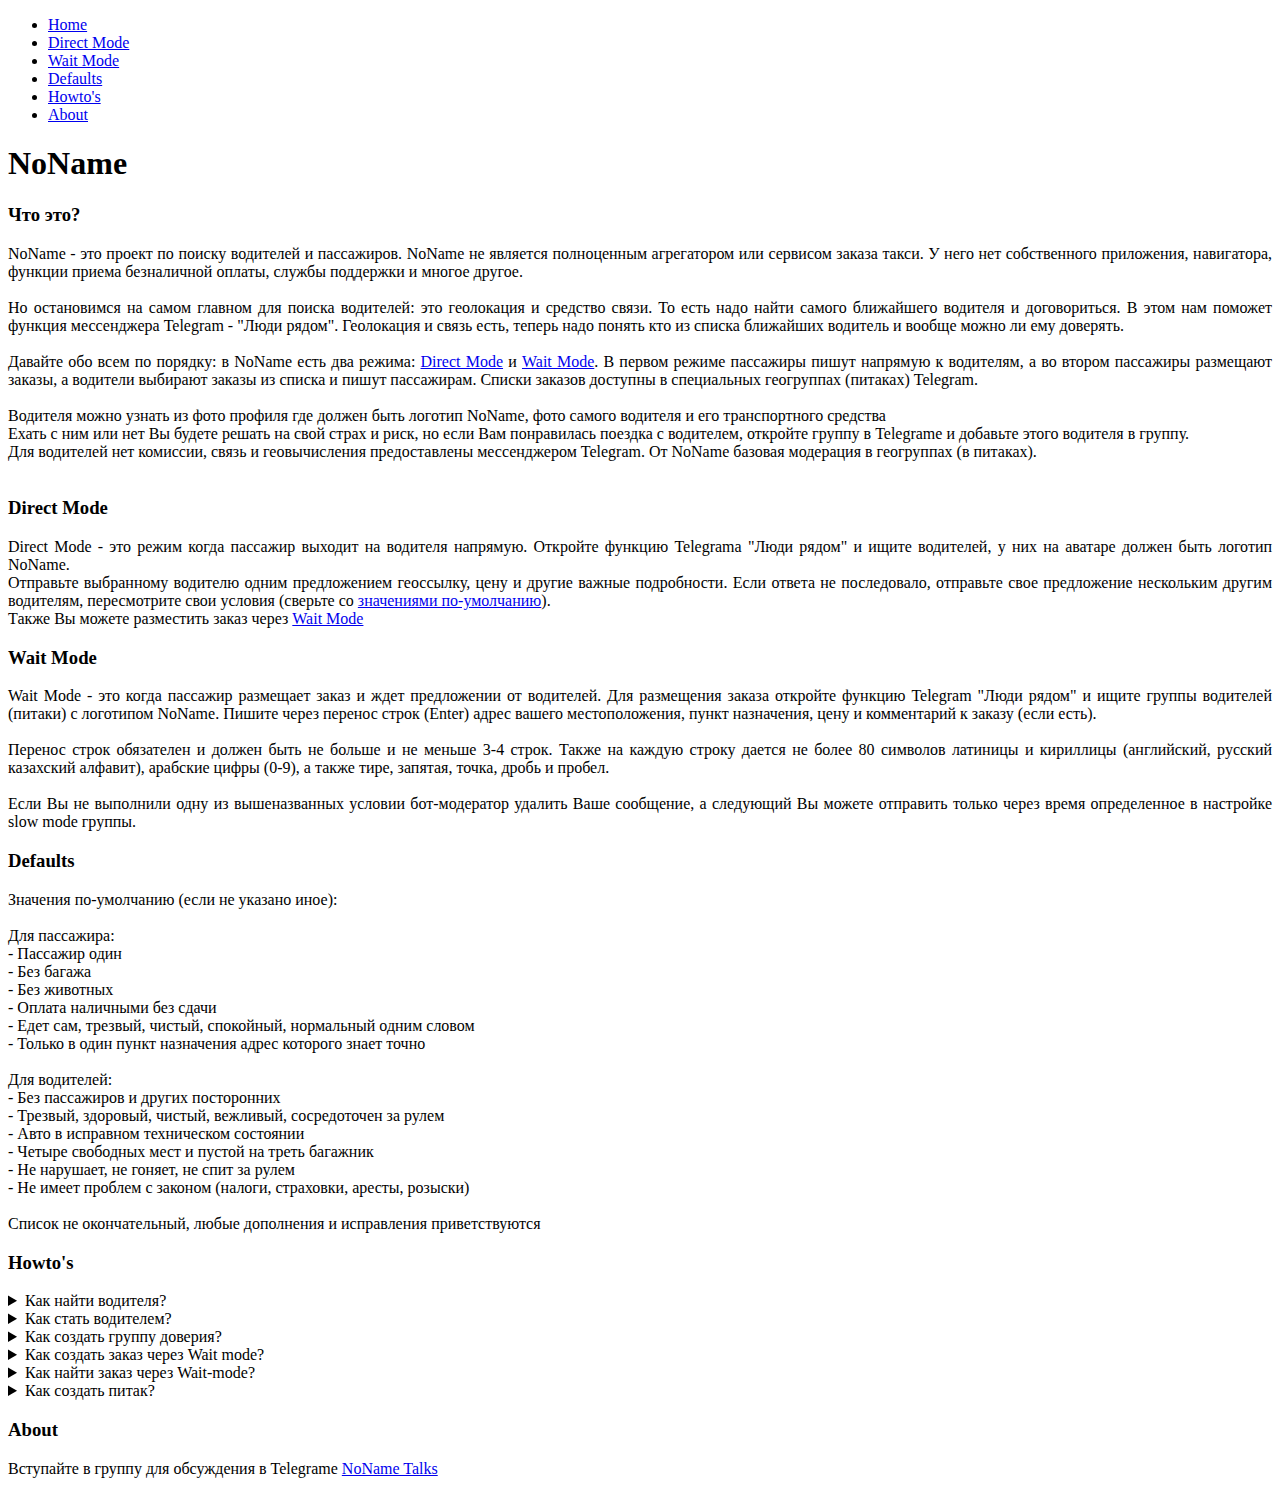
==== index.html @ 06ef5cc3 "Add files via upload" ====
<!DOCTYPE html>
<html>
<head>
    <meta http-equiv="Content-Type" content="text/html; charset=UTF-8">
    <title>NoName</title>
    <meta name="viewport" content="width=device-width, initial-scale=1.0">
    <link id="style" href="css/style.css" rel="stylesheet">
    <link href="https://fonts.googleapis.com/css?family=Nunito|Source+Code+Pro" rel="stylesheet">
</head>
<body>
	<div id="main_div">
        <div id="contentDiv">
            <ul class="horizontal">
                <li>
                    <a href="#">Home</a>
                </li>
                <li>
                    <a href="#direct">Direct Mode</a>
                </li>
                <li>
                    <a href="#wait">Wait Mode</a>
                </li>
                <li>
                    <a href="#defaults">Defaults</a>
                </li>
                <li>
                    <a href="#howtos">Howto's</a>
                </li>
                <li>
                    <a href="#about">About</a>
                </li>
            </ul>
            <h1>NoName</h1>
			<h3>Что это?</h3>
            <p align="justify">
                NoName - это проект по поиску водителей и пассажиров. NoName не является полноценным агрегатором или сервисом заказа такси. У него нет собственного приложения, навигатора, функции приема безналичной оплаты, службы поддержки и многое другое.<br><br>
				Но остановимся на самом главном для поиска водителей: это геолокация и средство связи. То есть надо найти самого ближайшего водителя и договориться. В этом нам поможет функция мессенджера Telegram - "Люди рядом". Геолокация и связь есть, теперь надо понять кто из списка ближайших водитель и вообще можно ли ему доверять.<br><br>
				Давайте обо всем по порядку: в NoName есть два режима: <a href="#direct">Direct Mode</a> и <a href="#wait">Wait Mode</a>. В первом режиме пассажиры пишут напрямую к водителям, а во втором пассажиры размещают заказы, а водители выбирают заказы из списка и пишут пассажирам. Списки заказов доступны в специальных геогруппах (питаках) Telegram.<br><br>
				Водителя можно узнать из фото профиля где должен быть логотип NoName, фото самого водителя и его транспортного средства<br>
				Ехать с ним или нет Вы будете решать на свой страх и риск, но если Вам понравилась поездка с водителем, откройте группу в Telegramе и добавьте этого водителя в группу.<br>
				Для водителей нет комиссии, связь и геовычисления предоставлены мессенджером Telegram. От NoName базовая модерация в геогруппах (в питаках). <br><br></p>
					
			<h3>Direct Mode</h3>
            <p align="justify"><a name="direct"></a>
                Direct Mode - это режим когда пассажир выходит на водителя напрямую. Откройте функцию Telegrama "Люди рядом" и ищите водителей, у них на аватаре должен быть логотип NoName.<br>
				Отправьте выбранному водителю одним предложением геоссылку, цену и другие важные подробности. Если ответа не последовало, отправьте свое предложение нескольким другим водителям, пересмотрите свои условия (сверьте со <a href="#defaults">значениями по-умолчанию</a>).<br>
				Также Вы можете разместить заказ через <a href="#wait">Wait Mode</a></p>
				
			<h3>Wait Mode</h3>
            <p align="justify"><a name="wait"></a>
                Wait Mode - это когда пассажир размещает заказ и ждет предложении от водителей. Для размещения заказа откройте функцию Telegram "Люди рядом" и ищите группы водителей (питаки) с логотипом NoName. Пишите через перенос строк (Enter) адрес вашего местоположения, пункт назначения, цену и комментарий к заказу (если есть).<br><br>
				Перенос строк обязателен и должен быть не больше и не меньше 3-4 строк. Также на каждую строку дается не более 80 символов латиницы и кириллицы (английский, русский казахский алфавит), арабские цифры (0-9), а также тире, запятая, точка, дробь и пробел.<br><br>
				Если Вы не выполнили одну из вышеназванных условии бот-модератор удалить Ваше сообщение, а следующий Вы можете отправить только через время определенное в настройке slow mode группы.</p>
			
			
			<h3>Defaults</h3>
            <p align="justify"><a name="defaults"></a>
                Значения по-умолчанию (если не указано иное):<br><br>
				Для пассажира:<br>
				- Пассажир один<br>
				- Без багажа<br>
				- Без животных<br>
				- Оплата наличными без сдачи<br>
				- Едет сам, трезвый, чистый, спокойный, нормальный одним словом<br>
				- Только в один пункт назначения адрес которого знает точно<br><br>
				Для водителей:<br>
				- Без пассажиров и других посторонних<br>
				- Трезвый, здоровый, чистый, вежливый, сосредоточен за рулем<br>
				- Авто в исправном техническом состоянии<br>
				- Четыре свободных мест и пустой на треть багажник<br>
				- Не нарушает, не гоняет, не спит за рулем<br>
				- Не имеет проблем с законом (налоги, страховки, аресты, розыски)<br><br>
				Список не окончательный, любые дополнения и исправления приветствуются
				</p>
							
			<h3>Howto's</h3>
            <p><a name="howtos"></a>
                <details>
				<summary>Как найти водителя?</summary>
					<p align="justify">Сперва включите функцию "Люди рядом", для этого откройте боковое меню и нажмите на пункт "Люди рядом" (либо нажмите на Контакты, далее "Найти людей рядом"). Включите геолокацию и дайте разрешение на ее использования. Вам будет доступен список пользователей рядом с Вами. Если среди пятерых пользователей в начале списка Вы не нашли водителей с логотипом NoName, откройте полный список.<br><br>
					Если водители есть, посмотрите на их профиль, кроме логотипа должны быть фото водителя в анфас, фото ТС с госномером. Также внимательно ознакомтесь с информацией в разделе "О себе". Учитывайте эту информацию в своем предложении.<br><br>
					Если Вы состоите в группе доверия, присмотритесь к водителям которые состоят с вами в одной группе.<br><br>
					Чтобы избежать недопонимания, всегда отправляйте геокоординаты пункта назначения. Быть может у улицы в которую Вы хотите попасть есть двойник в другом районе города, геокоординаты исключают эту проблему. Пользуйтесь гис сервисами, там будет подробное описание пункта назначения, цена за такси и маршрут.<br><br>
					Предлагайте справедливую цену, обозначьте все дополнительные подробности отличные от значении по-умолчанию
					Если подходящего водителя не нашлось используйте <a href="#wait">Wait Mode</a></p></details>	
                <details>
				<summary>Как стать водителем?</summary>				
					<p align="justify">Сперва подготовьте Ваш аккаунт в Telegrame. Лучше всего зарегистрировать новый аккаунт, рекомендуется не показывать номер телефона, чтобы избежать ненужных звонков во время движения, функцию аудио-видео звонков Telegrama тоже не забудьте отключить.<br><br>
					Далее заполните свой профиль:<br>
					Разместите фото:<br>
					1) фото логотипа NoName - пассажирам будет легче понять что вы таксуете<br>
					2) фото автомобиля в три четверти, виден гос.номер - чтобы Ваших клиентов не увезли другие водители ;)<br>
					3) фото лица в анфас как в паспорте - так пассажиры будут поувереннее предлагать Вам заказ<br><br>
					Максимальные подробности в текстовых полях (имя, фамилия, о себе)<br>
					- Тариф (по городу, межгород, комфорт, бизнес, доставка/курьер, грузовой, дальнобой)<br>
					- Какой модели и кузова авто (седан, минивэн, автобус, газель, фура)<br>
					- Чем отличаетесь и чего категорический не хотите<br><br>
					Например, в разделе "О себе" таксую только по городу, hyundai accent, седан 2015, кондиционер, без животных<br>
					Включите функцию "Люди рядом", для этого откройте боковое меню и нажмите на пункт "Люди рядом" (либо нажмите на Контакты, далее "Найти людей рядом"). Включите геолокацию и дайте разрешение на ее использования.<br>
					По-умолчанию Вы не видны другим пользователям пока не нажмете на "Показывать меня здесь". Чтобы получать заказы, включите эту функцию и не забудьте нажать на "Не показывать" когда нашли и выполняете заказ. Можно включить заново когда будете подъезжать на пункт назначения (Кнопка "Показывать/Не показывать" может работать некорректно, в таком случае поможет полное закрытие Telegram).<br>
					Если Вы не готовы или не хотите выполнять заказ, можно не отвечать пассажирам.<br>
					Если Вас устраивает условия заказа, сообщите об этом пассажиру незамедлительно, а так же обязательно сообщите об отмене заказа, если пассажир не пришел в назначенное место или задерживается дольше чем обычно.<br>
					Если после выполнения заказа Вас добавили в локальную группу доверия, это значит что пассажиру понравилась оказанная Вами услуга (не забудьте проверить что Вы не запретили добавлять Вас в группу и каналы в настройках конфиденциальности).</p></details>	
                <details>
				<summary>Как создать группу доверия?</summary>				
					<p align="justify">Создайте простую группу и собирайте в этой группе водителей которым Вы доверяете (например, можете скинуть предоплату), еще можно добавить в эту группу своих близких (родные, друзья, коллеги) с правом добавления водителей.<br>
					Так Вы все вместе соберете большой список водителей которым доверяете, которым доверяют Ваши близкие. Когда Вы будете искать водителей или водители будут принимать заказ Вы будете видеть что вы состоите в одной группе доверия (вкладка группы в профиле пользователя Telegram).</p></details>	
                <details>
				<summary>Как создать заказ через Wait mode?</summary>				
				<p align="justify">
					Сперва включите функцию "Люди рядом" и ищите группы с логотипом NoName. Обычно такие группы жестко модерируются. Поэтому прочитайте внимательно инструкцию как писать в таких группах:<br><br>
					1. Разрешены только символы латиницы и кириллицы (английский, русский, казахский), арабские цифры (0-9), а также тире, запятая, точка, дробь и пробел<br>
					2. Обязательное использование переноса строк: первая строка: адрес местонахождения пассажира, вторая: пункт назначения, третья: цена и последняя четвертая для комментариев<br>
					3. Каждая строка не длиннее 80 символов<br>
					3. Нельзя изменять уже отправленное сообщение<br>
					Можно использовать встроенные опции форматирования Telegram<br>
					Если Вы не выполнили одну из вышеназванных условии бот-модератор удалить Ваше сообщение, а следующий Вы можете отправить только через время определенное в настройке slow mode группы.<br>
					Если в группе стоит логотип NoName и Вы обнаружили что в группе не выполняется вышеназванные условия (бот-модератор покинул группу или его вообще нет), Вы можете пожаловаться на группу.<br>
					Ожидайте предложении от водителей (если они увидели ваш заказ в этой группе и согласны с условиями заказа), не забудьте выйти из группы если вы уехали из этого места.</p></details>	
                <details>
				<summary>Как найти заказ через Wait-mode?</summary>				
				<p align="justify">
					Выполните требования описанные в "Как стать водителем". Включите функцию "Люди рядом" и ищите группы с логотипом NoName. Вы можете вступить в группу чтобы получать уведомления, но имейте ввиду что если вы уехали из этого места то должны выйти из группы или выполнять заказы только если вернулись туда.<br>
					Писать в группу не надо, бот будет удалять все сообщения, кроме определенных в "Как создать заказ через Wait mode".<br>
					Писать нужно напрямую пассажирам, которые разместили заказ в этой группе. Заодно Вы увидите состоите ли Вы с пассажиром в группах доверия.<br>
					Тщательно согласуйте все детали заказа, включая подачу авто.</p></details>	
                <details>
				<summary>Как создать питак?</summary>				
				<p align="justify">
					Питак это группа с геокоординатами. Чтобы создать питак создайте геогруппу. Для этого включите функцию "Люди рядом". Нажмите на "Локальная группа" и "Создать группу" (можно создавать до 5 групп). Введите имя группы и нажмите на галочку снизу. Пол дела сделано, теперь чтобы модерировать группу нужно добавить бота. Для этого нажмите на название группы и на значок карандаша. Сперва установим "Разрешения", для этого нажмите на "Разрешения" и уберите галочку с "Отправка сообщений". Все разрешения деактивируются, если это не так, деактивируйте все разрешения вручную. Затем оставьте активированным только "Отправка сообщений". Там же снизу есть опция контроля slow mode (медленный режим), включите ее двинув ползунок, рекомендуется медленный режим на 5 минут.<br><br>
					Сохраните настройки и выйдите обратно. Нажмите на "Администраторы" и "Добавить администратора", в поиске найдите бота "taxisteambot" и активируйте все разрешения (по умолчанию активированы все разрешения кроме выбора админов и анонимности), а затем нажмите на галочку.<br>
					Далее "taxisteambot" закрепить сообщение с правилами.<br><br>
					Загрузите в профильное фото группы логотип NoName (можно взять профильное фото бота "taxisteambot").<br><br>
					Чек-лист действий:<br>
					- Создать именно локальную группу (с геокоординатами) а не простую группу или канал<br>
					- В группе можно только писать (без медиа, без стикеров и прочего)<br>
					- Включен slow mode<br>
					- Бот "taxisteambot" добавлен именно как админ со всеми правами<br>
					- Загружен логотип NoName в профильное фото группы<br>
					- Убедиться что бот отправил и закрепил сообщение с правилами</p></details>	
                </p>
				
			<h3>About</h3>
            <p align="justify"><a name="about"></a>
                Вступайте  в группу для обсуждения в Telegramе <a href="#">NoName Talks</a>
				</p>
        </div>
	</div>
</body>
</html>
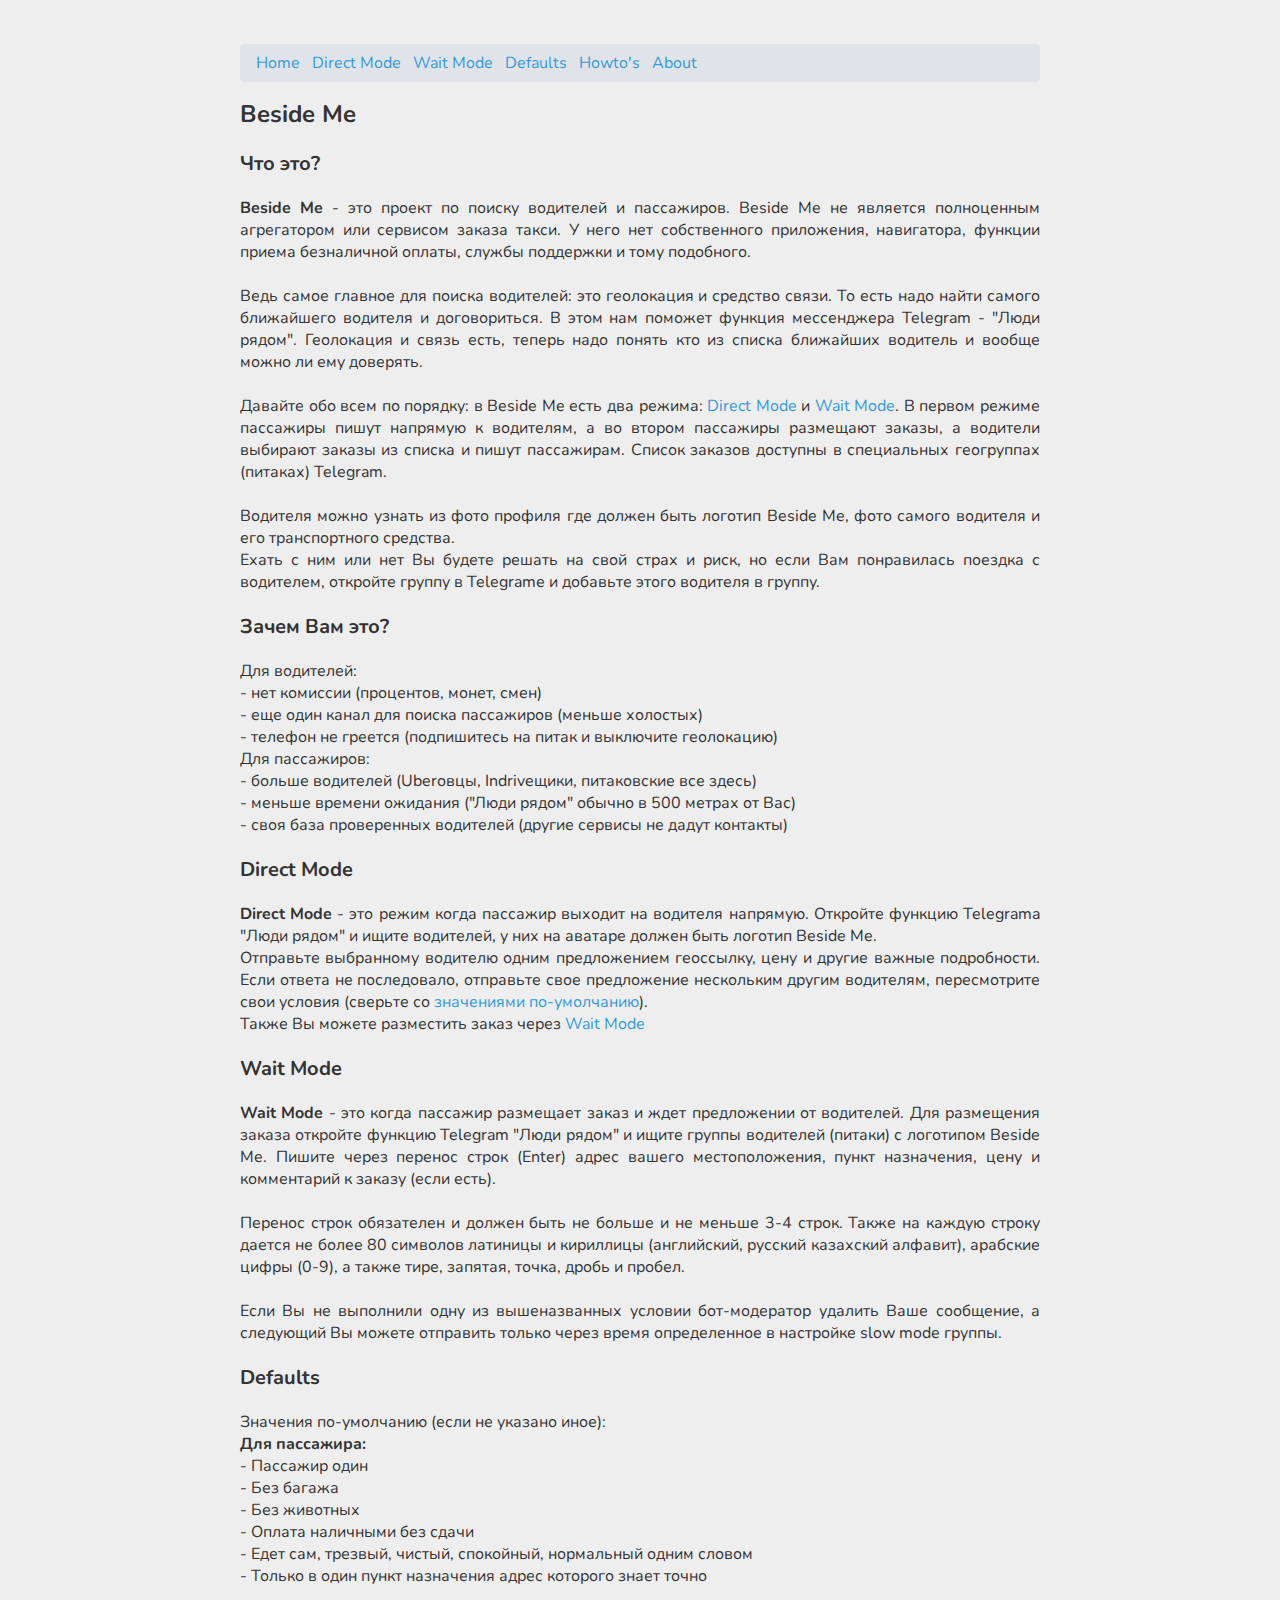
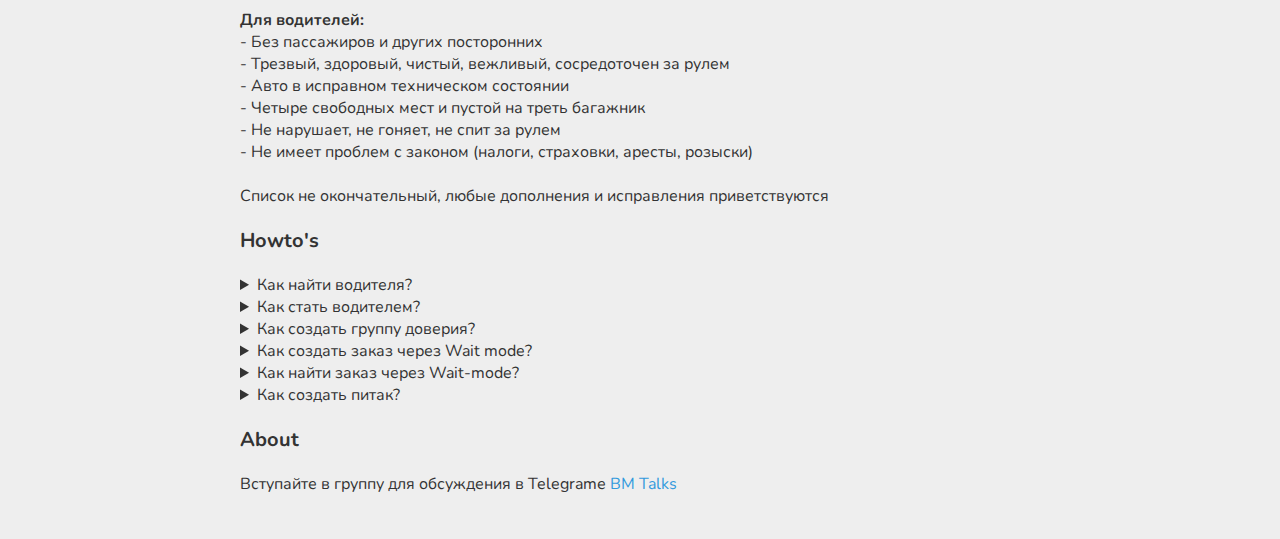
==== commit a65e2347: "Update index.html" ====
--- a/index.html
+++ b/index.html
@@ -2,7 +2,7 @@
 <html>
 <head>
     <meta http-equiv="Content-Type" content="text/html; charset=UTF-8">
-    <title>NoName</title>
+    <title>Beside Me</title>
     <meta name="viewport" content="width=device-width, initial-scale=1.0">
     <link id="style" href="css/style.css" rel="stylesheet">
     <link href="https://fonts.googleapis.com/css?family=Nunito|Source+Code+Pro" rel="stylesheet">
@@ -30,40 +30,50 @@
                     <a href="#about">About</a>
                 </li>
             </ul>
-            <h1>NoName</h1>
+            <h1>Beside Me</h1>
 			<h3>Что это?</h3>
             <p align="justify">
-                NoName - это проект по поиску водителей и пассажиров. NoName не является полноценным агрегатором или сервисом заказа такси. У него нет собственного приложения, навигатора, функции приема безналичной оплаты, службы поддержки и многое другое.<br><br>
-				Но остановимся на самом главном для поиска водителей: это геолокация и средство связи. То есть надо найти самого ближайшего водителя и договориться. В этом нам поможет функция мессенджера Telegram - "Люди рядом". Геолокация и связь есть, теперь надо понять кто из списка ближайших водитель и вообще можно ли ему доверять.<br><br>
-				Давайте обо всем по порядку: в NoName есть два режима: <a href="#direct">Direct Mode</a> и <a href="#wait">Wait Mode</a>. В первом режиме пассажиры пишут напрямую к водителям, а во втором пассажиры размещают заказы, а водители выбирают заказы из списка и пишут пассажирам. Списки заказов доступны в специальных геогруппах (питаках) Telegram.<br><br>
-				Водителя можно узнать из фото профиля где должен быть логотип NoName, фото самого водителя и его транспортного средства<br>
+                <b>Beside Me</b> - это проект по поиску водителей и пассажиров. Beside Me не является полноценным агрегатором или сервисом заказа такси. У него нет собственного приложения, навигатора, функции приема безналичной оплаты, службы поддержки и тому подобного.<br><br>
+				Ведь самое главное для поиска водителей: это геолокация и средство связи. То есть надо найти самого ближайшего водителя и договориться. В этом нам поможет функция мессенджера Telegram - "Люди рядом". Геолокация и связь есть, теперь надо понять кто из списка ближайших водитель и вообще можно ли ему доверять.<br><br>
+				Давайте обо всем по порядку: в Beside Me есть два режима: <a href="#direct">Direct Mode</a> и <a href="#wait">Wait Mode</a>. В первом режиме пассажиры пишут напрямую к водителям, а во втором пассажиры размещают заказы, а водители выбирают заказы из списка и пишут пассажирам. Список заказов доступны в специальных геогруппах (питаках) Telegram.<br><br>
+				Водителя можно узнать из фото профиля где должен быть логотип Beside Me, фото самого водителя и его транспортного средства.<br>
 				Ехать с ним или нет Вы будете решать на свой страх и риск, но если Вам понравилась поездка с водителем, откройте группу в Telegramе и добавьте этого водителя в группу.<br>
-				Для водителей нет комиссии, связь и геовычисления предоставлены мессенджером Telegram. От NoName базовая модерация в геогруппах (в питаках). <br><br></p>
-					
+			</p>
+			<h3>Зачем Вам это?</h3>
+            <p align="justify">
+				Для водителей:<br>
+				- нет комиссии (процентов, монет, смен) <br>
+				- еще один канал для поиска пассажиров (меньше холостых)<br>
+				- телефон не греется (подпишитесь на питак и выключите геолокацию)<br>
+				Для пассажиров:<br>
+				- больше водителей (Uberовцы, Indriveщики, питаковские все здесь)<br>
+				- меньше времени ожидания ("Люди рядом" обычно в 500 метрах от Вас)<br>
+				- своя база проверенных водителей (другие сервисы не дадут контакты)<br>
+			</p>					
 			<h3>Direct Mode</h3>
             <p align="justify"><a name="direct"></a>
-                Direct Mode - это режим когда пассажир выходит на водителя напрямую. Откройте функцию Telegrama "Люди рядом" и ищите водителей, у них на аватаре должен быть логотип NoName.<br>
+                <b>Direct Mode</b> - это режим когда пассажир выходит на водителя напрямую. Откройте функцию Telegrama "Люди рядом" и ищите водителей, у них на аватаре должен быть логотип Beside Me.<br>
 				Отправьте выбранному водителю одним предложением геоссылку, цену и другие важные подробности. Если ответа не последовало, отправьте свое предложение нескольким другим водителям, пересмотрите свои условия (сверьте со <a href="#defaults">значениями по-умолчанию</a>).<br>
 				Также Вы можете разместить заказ через <a href="#wait">Wait Mode</a></p>
 				
 			<h3>Wait Mode</h3>
             <p align="justify"><a name="wait"></a>
-                Wait Mode - это когда пассажир размещает заказ и ждет предложении от водителей. Для размещения заказа откройте функцию Telegram "Люди рядом" и ищите группы водителей (питаки) с логотипом NoName. Пишите через перенос строк (Enter) адрес вашего местоположения, пункт назначения, цену и комментарий к заказу (если есть).<br><br>
+                <b>Wait Mode</b> - это когда пассажир размещает заказ и ждет предложении от водителей. Для размещения заказа откройте функцию Telegram "Люди рядом" и ищите группы водителей (питаки) с логотипом Beside Me. Пишите через перенос строк (Enter) адрес вашего местоположения, пункт назначения, цену и комментарий к заказу (если есть).<br><br>
 				Перенос строк обязателен и должен быть не больше и не меньше 3-4 строк. Также на каждую строку дается не более 80 символов латиницы и кириллицы (английский, русский казахский алфавит), арабские цифры (0-9), а также тире, запятая, точка, дробь и пробел.<br><br>
 				Если Вы не выполнили одну из вышеназванных условии бот-модератор удалить Ваше сообщение, а следующий Вы можете отправить только через время определенное в настройке slow mode группы.</p>
 			
 			
 			<h3>Defaults</h3>
             <p align="justify"><a name="defaults"></a>
-                Значения по-умолчанию (если не указано иное):<br><br>
-				Для пассажира:<br>
+                Значения по-умолчанию (если не указано иное):<br>
+				<b>Для пассажира:</b><br>
 				- Пассажир один<br>
 				- Без багажа<br>
 				- Без животных<br>
 				- Оплата наличными без сдачи<br>
 				- Едет сам, трезвый, чистый, спокойный, нормальный одним словом<br>
 				- Только в один пункт назначения адрес которого знает точно<br><br>
-				Для водителей:<br>
+				<b>Для водителей:</b><br>
 				- Без пассажиров и других посторонних<br>
 				- Трезвый, здоровый, чистый, вежливый, сосредоточен за рулем<br>
 				- Авто в исправном техническом состоянии<br>
@@ -77,7 +87,7 @@
             <p><a name="howtos"></a>
                 <details>
 				<summary>Как найти водителя?</summary>
-					<p align="justify">Сперва включите функцию "Люди рядом", для этого откройте боковое меню и нажмите на пункт "Люди рядом" (либо нажмите на Контакты, далее "Найти людей рядом"). Включите геолокацию и дайте разрешение на ее использования. Вам будет доступен список пользователей рядом с Вами. Если среди пятерых пользователей в начале списка Вы не нашли водителей с логотипом NoName, откройте полный список.<br><br>
+					<p align="justify">Сперва включите функцию "Люди рядом", для этого откройте боковое меню и нажмите на пункт "Люди рядом" (либо нажмите на Контакты, далее "Найти людей рядом"). Включите геолокацию и дайте разрешение на ее использования. Вам будет доступен список пользователей рядом с Вами. Если среди пятерых пользователей в начале списка Вы не нашли водителей с логотипом Beside Me, откройте полный список.<br><br>
 					Если водители есть, посмотрите на их профиль, кроме логотипа должны быть фото водителя в анфас, фото ТС с госномером. Также внимательно ознакомтесь с информацией в разделе "О себе". Учитывайте эту информацию в своем предложении.<br><br>
 					Если Вы состоите в группе доверия, присмотритесь к водителям которые состоят с вами в одной группе.<br><br>
 					Чтобы избежать недопонимания, всегда отправляйте геокоординаты пункта назначения. Быть может у улицы в которую Вы хотите попасть есть двойник в другом районе города, геокоординаты исключают эту проблему. Пользуйтесь гис сервисами, там будет подробное описание пункта назначения, цена за такси и маршрут.<br><br>
@@ -88,7 +98,7 @@
 					<p align="justify">Сперва подготовьте Ваш аккаунт в Telegrame. Лучше всего зарегистрировать новый аккаунт, рекомендуется не показывать номер телефона, чтобы избежать ненужных звонков во время движения, функцию аудио-видео звонков Telegrama тоже не забудьте отключить.<br><br>
 					Далее заполните свой профиль:<br>
 					Разместите фото:<br>
-					1) фото логотипа NoName - пассажирам будет легче понять что вы таксуете<br>
+					1) фото логотипа Beside Me - пассажирам будет легче понять что вы таксуете<br>
 					2) фото автомобиля в три четверти, виден гос.номер - чтобы Ваших клиентов не увезли другие водители ;)<br>
 					3) фото лица в анфас как в паспорте - так пассажиры будут поувереннее предлагать Вам заказ<br><br>
 					Максимальные подробности в текстовых полях (имя, фамилия, о себе)<br>
@@ -108,19 +118,19 @@
                 <details>
 				<summary>Как создать заказ через Wait mode?</summary>				
 				<p align="justify">
-					Сперва включите функцию "Люди рядом" и ищите группы с логотипом NoName. Обычно такие группы жестко модерируются. Поэтому прочитайте внимательно инструкцию как писать в таких группах:<br><br>
+					Сперва включите функцию "Люди рядом" и ищите группы с логотипом Beside Me. Обычно такие группы жестко модерируются. Поэтому прочитайте внимательно инструкцию как писать в таких группах:<br><br>
 					1. Разрешены только символы латиницы и кириллицы (английский, русский, казахский), арабские цифры (0-9), а также тире, запятая, точка, дробь и пробел<br>
 					2. Обязательное использование переноса строк: первая строка: адрес местонахождения пассажира, вторая: пункт назначения, третья: цена и последняя четвертая для комментариев<br>
 					3. Каждая строка не длиннее 80 символов<br>
 					3. Нельзя изменять уже отправленное сообщение<br>
 					Можно использовать встроенные опции форматирования Telegram<br>
 					Если Вы не выполнили одну из вышеназванных условии бот-модератор удалить Ваше сообщение, а следующий Вы можете отправить только через время определенное в настройке slow mode группы.<br>
-					Если в группе стоит логотип NoName и Вы обнаружили что в группе не выполняется вышеназванные условия (бот-модератор покинул группу или его вообще нет), Вы можете пожаловаться на группу.<br>
+					Если в группе стоит логотип Beside Me и Вы обнаружили что в группе не выполняется вышеназванные условия (бот-модератор покинул группу или его вообще нет), Вы можете пожаловаться на группу.<br>
 					Ожидайте предложении от водителей (если они увидели ваш заказ в этой группе и согласны с условиями заказа), не забудьте выйти из группы если вы уехали из этого места.</p></details>	
                 <details>
 				<summary>Как найти заказ через Wait-mode?</summary>				
 				<p align="justify">
-					Выполните требования описанные в "Как стать водителем". Включите функцию "Люди рядом" и ищите группы с логотипом NoName. Вы можете вступить в группу чтобы получать уведомления, но имейте ввиду что если вы уехали из этого места то должны выйти из группы или выполнять заказы только если вернулись туда.<br>
+					Выполните требования описанные в "Как стать водителем". Включите функцию "Люди рядом" и ищите группы с логотипом Beside Me. Вы можете вступить в группу чтобы получать уведомления, но имейте ввиду что если вы уехали из этого места то должны выйти из группы или выполнять заказы только если вернулись туда.<br>
 					Писать в группу не надо, бот будет удалять все сообщения, кроме определенных в "Как создать заказ через Wait mode".<br>
 					Писать нужно напрямую пассажирам, которые разместили заказ в этой группе. Заодно Вы увидите состоите ли Вы с пассажиром в группах доверия.<br>
 					Тщательно согласуйте все детали заказа, включая подачу авто.</p></details>	
@@ -130,21 +140,21 @@
 					Питак это группа с геокоординатами. Чтобы создать питак создайте геогруппу. Для этого включите функцию "Люди рядом". Нажмите на "Локальная группа" и "Создать группу" (можно создавать до 5 групп). Введите имя группы и нажмите на галочку снизу. Пол дела сделано, теперь чтобы модерировать группу нужно добавить бота. Для этого нажмите на название группы и на значок карандаша. Сперва установим "Разрешения", для этого нажмите на "Разрешения" и уберите галочку с "Отправка сообщений". Все разрешения деактивируются, если это не так, деактивируйте все разрешения вручную. Затем оставьте активированным только "Отправка сообщений". Там же снизу есть опция контроля slow mode (медленный режим), включите ее двинув ползунок, рекомендуется медленный режим на 5 минут.<br><br>
 					Сохраните настройки и выйдите обратно. Нажмите на "Администраторы" и "Добавить администратора", в поиске найдите бота "taxisteambot" и активируйте все разрешения (по умолчанию активированы все разрешения кроме выбора админов и анонимности), а затем нажмите на галочку.<br>
 					Далее "taxisteambot" закрепить сообщение с правилами.<br><br>
-					Загрузите в профильное фото группы логотип NoName (можно взять профильное фото бота "taxisteambot").<br><br>
+					Загрузите в профильное фото группы логотип Beside Me (можно взять профильное фото бота "taxisteambot").<br><br>
 					Чек-лист действий:<br>
 					- Создать именно локальную группу (с геокоординатами) а не простую группу или канал<br>
 					- В группе можно только писать (без медиа, без стикеров и прочего)<br>
 					- Включен slow mode<br>
 					- Бот "taxisteambot" добавлен именно как админ со всеми правами<br>
-					- Загружен логотип NoName в профильное фото группы<br>
+					- Загружен логотип Beside Me в профильное фото группы<br>
 					- Убедиться что бот отправил и закрепил сообщение с правилами</p></details>	
                 </p>
 				
 			<h3>About</h3>
             <p align="justify"><a name="about"></a>
-                Вступайте  в группу для обсуждения в Telegramе <a href="#">NoName Talks</a>
+                Вступайте  в группу для обсуждения в Telegramе <a href="https://t.me/bmoffchat">BM Talks</a>
 				</p>
         </div>
 	</div>
 </body>
-</html>+</html>
--- a/css/style.css
+++ b/css/style.css
@@ -0,0 +1,182 @@
+body {
+    font-family: 'Nunito', sans-serif;
+    color: #333;
+    background-color:#eee;
+    font-size: 16px;
+}
+
+a {
+    color: #329add;
+    text-decoration: none;
+}
+
+pre {
+    font-family: 'Source Code Pro', monospace;
+    padding: 8px;
+    color: #567;
+    background: #e0e4e8;
+    border-radius: 0;
+    overflow-x: auto;
+}
+
+a:hover {
+    color: #64bbdd;
+    text-decoration: underline;
+}
+
+table {
+    width: 100%;
+    max-width: 100%;
+}
+
+table td {
+    border-top: 1px solid #ddd;
+    padding: 8px;
+}
+
+.horizontal {
+    margin-bottom: 16px;
+    list-style: none;
+    background: #e0e4e8;
+    border-radius: 4px;
+    padding: 8px 16px;
+}
+
+.horizontal li {
+    display: inline-block;
+    margin: 0 8px 0 0;
+}
+
+.horizontal img {
+    display: inline-block;
+    margin: 0 8px -2px 0;
+}
+
+h1, summary.title {
+    font-size: 24px;
+}
+
+h3 {
+    font-size: 20px;
+}
+
+#main_div {
+  padding: 20px 0;
+  max-width: 800px;
+  margin: 0 auto;
+}
+
+pre::-webkit-scrollbar {
+    visibility: visible;
+    display: block;
+    height: 12px;
+}
+
+pre::-webkit-scrollbar-track:horizontal {
+    background: #def;
+    border-radius: 0;
+    height: 12px;
+}
+
+pre::-webkit-scrollbar-thumb:horizontal {
+    background: #bdd;
+    border-radius: 0;
+    height: 12px;
+}
+
+:target {
+    border: 2px solid #f8f800;
+    background: #f8f8f8;
+    padding: 4px;
+}
+
+/* 'sh' stands for Syntax Highlight */
+span.sh1 {
+    color: #f70;
+}
+
+span.tooltip {
+    border-bottom: 1px dashed #444;
+}
+
+#searchBox {
+    width: 100%;
+    border: none;
+    height: 20px;
+    padding: 8px;
+    font-size: 16px;
+    border-radius: 2px;
+    border: 2px solid #ddd;
+}
+
+#searchBox:placeholder-shown {
+    font-style: italic;
+}
+
+button {
+    border-radius: 2px;
+    font-size: 16px;
+    padding: 8px;
+    color: #000;
+    background-color: #f7f7f7;
+    border: 2px solid #329add;
+    transition-duration: 300ms;
+}
+
+button:hover {
+    background-color: #329add;
+    color: #f7f7f7;
+}
+
+/* https://www.w3schools.com/css/css_navbar.asp */
+ul.together {
+    list-style-type: none;
+    margin: 0;
+    padding: 0;
+    overflow: hidden;
+}
+
+ul.together li {
+    float: left;
+}
+
+ul.together li a {
+    display: block;
+    border-radius: 8px;
+    background: #e0e4e8;
+    padding: 4px 8px;
+    margin: 8px;
+}
+
+/* https://stackoverflow.com/a/30810322 */
+.invisible {
+    left: 0;
+    top: -99px;
+    padding: 0;
+    width: 2em;
+    height: 2em;
+    border: none;
+    outline: none;
+    position: fixed;
+    box-shadow: none;
+    color: transparent;
+    background: transparent;
+}
+
+@media (max-width: 640px) {
+    h1, summary.title {
+        font-size: 18px;
+    }
+    h3 {
+        font-size: 16px;
+    }
+
+    #dev_page_content_wrap {
+        padding-top: 12px;
+    }
+
+    #dev_page_title {
+        margin-top: 10px;
+        margin-bottom: 20px;
+    }
+}
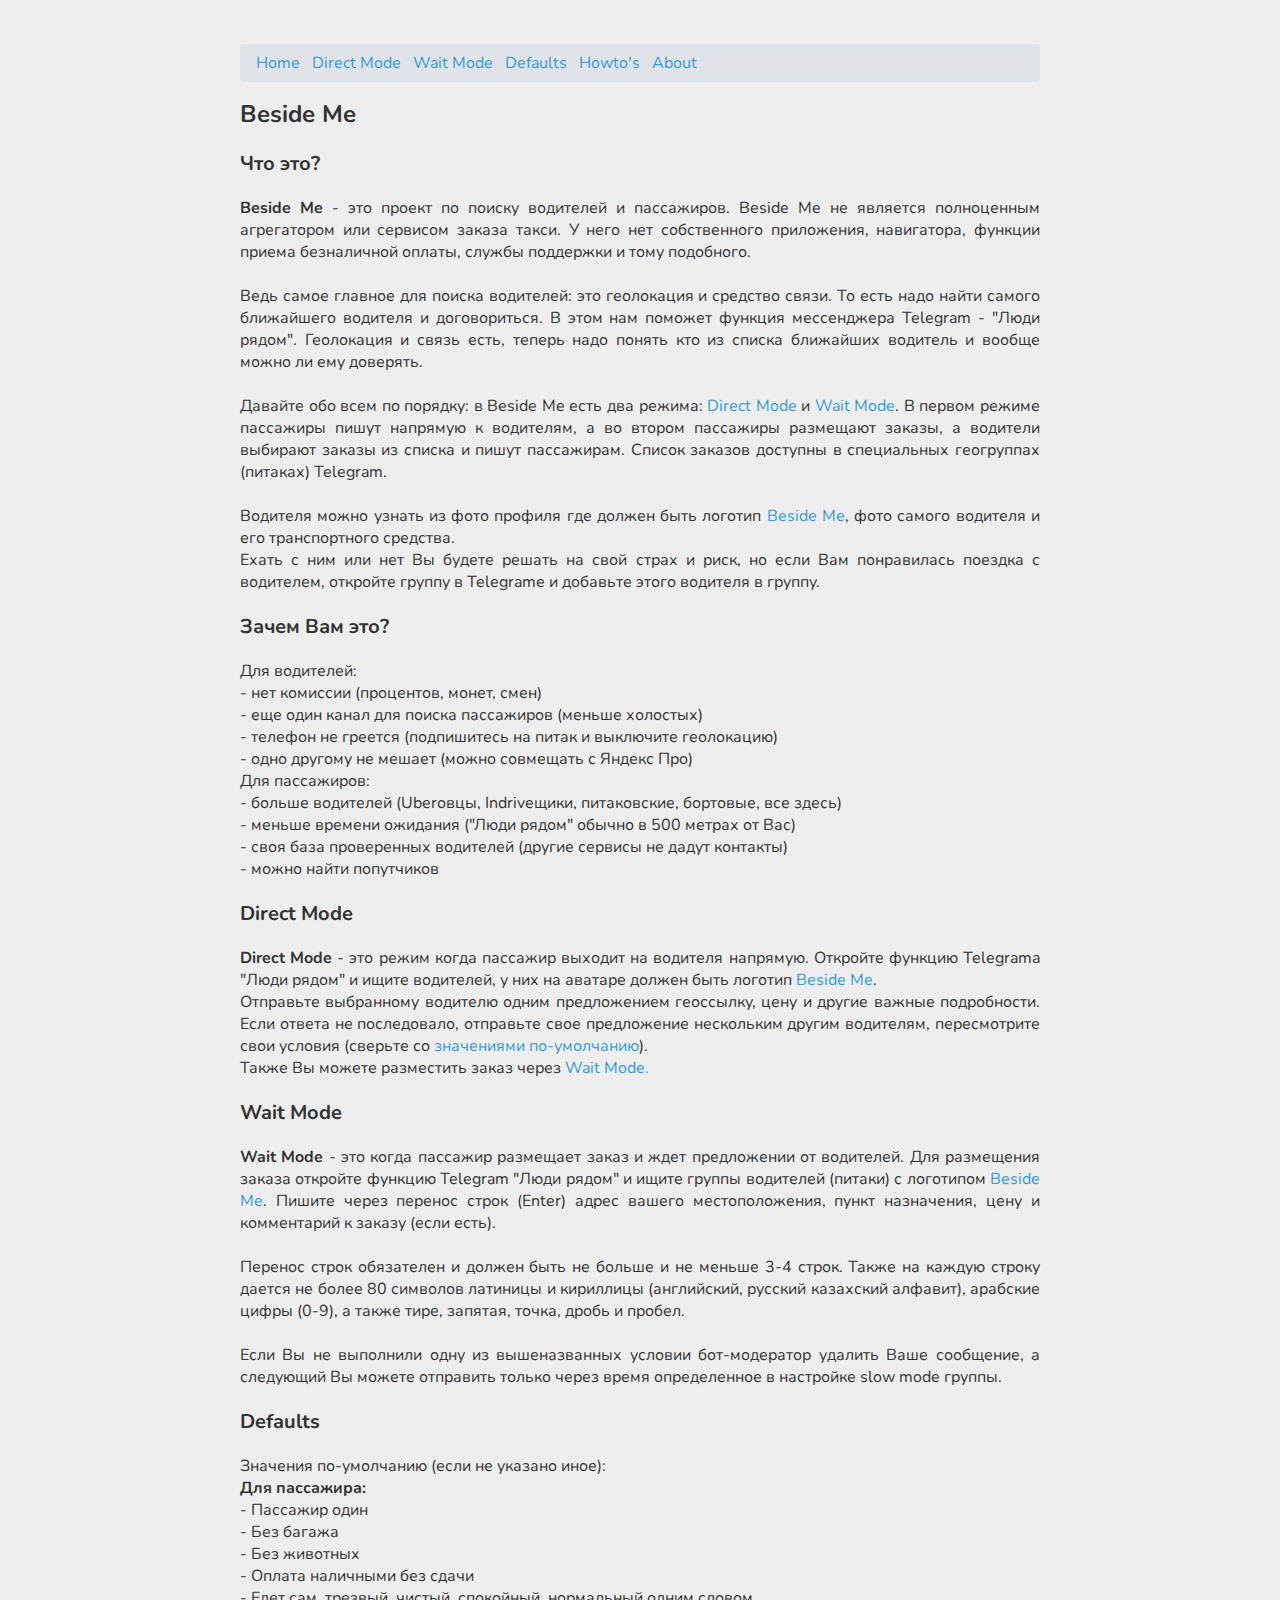
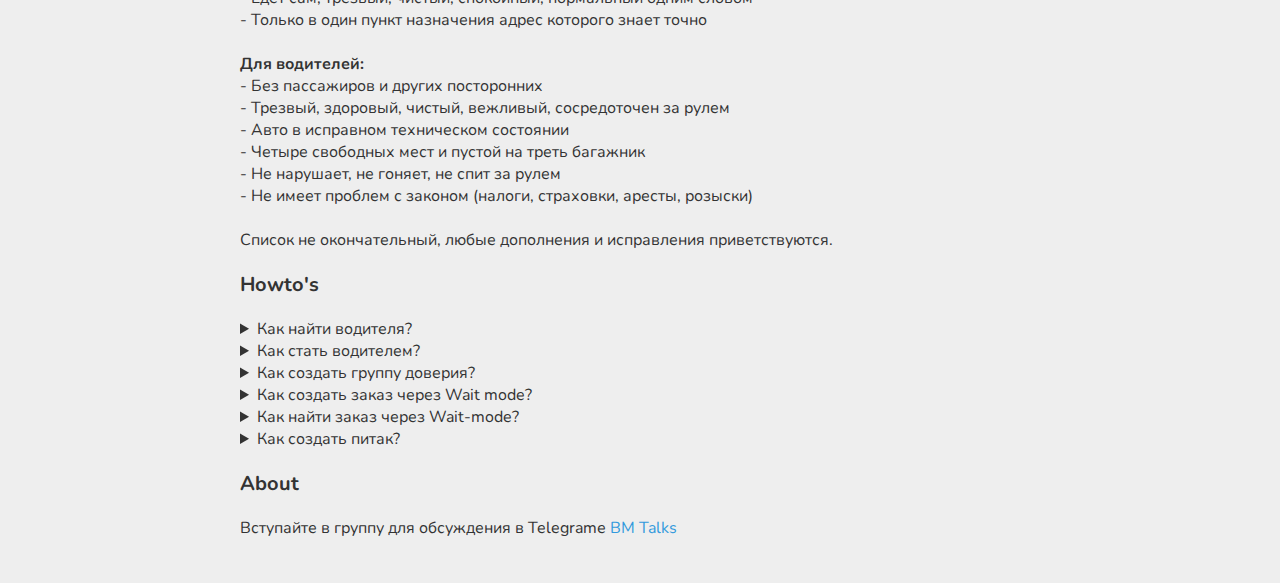
==== commit fa7ba053: "another edits" ====
--- a/index.html
+++ b/index.html
@@ -36,7 +36,7 @@
                 <b>Beside Me</b> - это проект по поиску водителей и пассажиров. Beside Me не является полноценным агрегатором или сервисом заказа такси. У него нет собственного приложения, навигатора, функции приема безналичной оплаты, службы поддержки и тому подобного.<br><br>
 				Ведь самое главное для поиска водителей: это геолокация и средство связи. То есть надо найти самого ближайшего водителя и договориться. В этом нам поможет функция мессенджера Telegram - "Люди рядом". Геолокация и связь есть, теперь надо понять кто из списка ближайших водитель и вообще можно ли ему доверять.<br><br>
 				Давайте обо всем по порядку: в Beside Me есть два режима: <a href="#direct">Direct Mode</a> и <a href="#wait">Wait Mode</a>. В первом режиме пассажиры пишут напрямую к водителям, а во втором пассажиры размещают заказы, а водители выбирают заказы из списка и пишут пассажирам. Список заказов доступны в специальных геогруппах (питаках) Telegram.<br><br>
-				Водителя можно узнать из фото профиля где должен быть логотип Beside Me, фото самого водителя и его транспортного средства.<br>
+				Водителя можно узнать из фото профиля где должен быть логотип <a href="https://t.me/taxisteambot">Beside Me</a>, фото самого водителя и его транспортного средства.<br>
 				Ехать с ним или нет Вы будете решать на свой страх и риск, но если Вам понравилась поездка с водителем, откройте группу в Telegramе и добавьте этого водителя в группу.<br>
 			</p>
 			<h3>Зачем Вам это?</h3>
@@ -45,20 +45,22 @@
 				- нет комиссии (процентов, монет, смен) <br>
 				- еще один канал для поиска пассажиров (меньше холостых)<br>
 				- телефон не греется (подпишитесь на питак и выключите геолокацию)<br>
+				- одно другому не мешает (можно совмещать с Яндекс Про)<br>
 				Для пассажиров:<br>
-				- больше водителей (Uberовцы, Indriveщики, питаковские все здесь)<br>
+				- больше водителей (Uberовцы, Indriveщики, питаковские, бортовые, все здесь)<br>
 				- меньше времени ожидания ("Люди рядом" обычно в 500 метрах от Вас)<br>
 				- своя база проверенных водителей (другие сервисы не дадут контакты)<br>
+				- можно найти попутчиков<br>
 			</p>					
 			<h3>Direct Mode</h3>
             <p align="justify"><a name="direct"></a>
-                <b>Direct Mode</b> - это режим когда пассажир выходит на водителя напрямую. Откройте функцию Telegrama "Люди рядом" и ищите водителей, у них на аватаре должен быть логотип Beside Me.<br>
+                <b>Direct Mode</b> - это режим когда пассажир выходит на водителя напрямую. Откройте функцию Telegrama "Люди рядом" и ищите водителей, у них на аватаре должен быть логотип <a href="https://t.me/taxisteambot">Beside Me</a>.<br>
 				Отправьте выбранному водителю одним предложением геоссылку, цену и другие важные подробности. Если ответа не последовало, отправьте свое предложение нескольким другим водителям, пересмотрите свои условия (сверьте со <a href="#defaults">значениями по-умолчанию</a>).<br>
-				Также Вы можете разместить заказ через <a href="#wait">Wait Mode</a></p>
+				Также Вы можете разместить заказ через <a href="#wait">Wait Mode.</a></p>
 				
 			<h3>Wait Mode</h3>
             <p align="justify"><a name="wait"></a>
-                <b>Wait Mode</b> - это когда пассажир размещает заказ и ждет предложении от водителей. Для размещения заказа откройте функцию Telegram "Люди рядом" и ищите группы водителей (питаки) с логотипом Beside Me. Пишите через перенос строк (Enter) адрес вашего местоположения, пункт назначения, цену и комментарий к заказу (если есть).<br><br>
+                <b>Wait Mode</b> - это когда пассажир размещает заказ и ждет предложении от водителей. Для размещения заказа откройте функцию Telegram "Люди рядом" и ищите группы водителей (питаки) с логотипом <a href="https://t.me/taxisteambot">Beside Me</a>. Пишите через перенос строк (Enter) адрес вашего местоположения, пункт назначения, цену и комментарий к заказу (если есть).<br><br>
 				Перенос строк обязателен и должен быть не больше и не меньше 3-4 строк. Также на каждую строку дается не более 80 символов латиницы и кириллицы (английский, русский казахский алфавит), арабские цифры (0-9), а также тире, запятая, точка, дробь и пробел.<br><br>
 				Если Вы не выполнили одну из вышеназванных условии бот-модератор удалить Ваше сообщение, а следующий Вы можете отправить только через время определенное в настройке slow mode группы.</p>
 			
@@ -80,25 +82,25 @@
 				- Четыре свободных мест и пустой на треть багажник<br>
 				- Не нарушает, не гоняет, не спит за рулем<br>
 				- Не имеет проблем с законом (налоги, страховки, аресты, розыски)<br><br>
-				Список не окончательный, любые дополнения и исправления приветствуются
+				Список не окончательный, любые дополнения и исправления приветствуются.
 				</p>
 							
 			<h3>Howto's</h3>
             <p><a name="howtos"></a>
                 <details>
 				<summary>Как найти водителя?</summary>
-					<p align="justify">Сперва включите функцию "Люди рядом", для этого откройте боковое меню и нажмите на пункт "Люди рядом" (либо нажмите на Контакты, далее "Найти людей рядом"). Включите геолокацию и дайте разрешение на ее использования. Вам будет доступен список пользователей рядом с Вами. Если среди пятерых пользователей в начале списка Вы не нашли водителей с логотипом Beside Me, откройте полный список.<br><br>
+					<p align="justify">Сперва включите функцию "Люди рядом", для этого откройте боковое меню и нажмите на пункт "Люди рядом" (либо нажмите на Контакты, далее "Найти людей рядом"). Включите геолокацию и дайте разрешение на ее использования. Вам будет доступен список пользователей рядом с Вами. Если среди пятерых пользователей в начале списка Вы не нашли водителей с логотипом <a href="https://t.me/taxisteambot">Beside Me</a>, откройте полный список.<br><br>
 					Если водители есть, посмотрите на их профиль, кроме логотипа должны быть фото водителя в анфас, фото ТС с госномером. Также внимательно ознакомтесь с информацией в разделе "О себе". Учитывайте эту информацию в своем предложении.<br><br>
 					Если Вы состоите в группе доверия, присмотритесь к водителям которые состоят с вами в одной группе.<br><br>
 					Чтобы избежать недопонимания, всегда отправляйте геокоординаты пункта назначения. Быть может у улицы в которую Вы хотите попасть есть двойник в другом районе города, геокоординаты исключают эту проблему. Пользуйтесь гис сервисами, там будет подробное описание пункта назначения, цена за такси и маршрут.<br><br>
-					Предлагайте справедливую цену, обозначьте все дополнительные подробности отличные от значении по-умолчанию
-					Если подходящего водителя не нашлось используйте <a href="#wait">Wait Mode</a></p></details>	
+					Предлагайте справедливую цену, обозначьте все дополнительные подробности отличные от значении по-умолчанию.
+					Если подходящего водителя не нашлось используйте <a href="#wait">Wait Mode.</a></p></details>	
                 <details>
 				<summary>Как стать водителем?</summary>				
 					<p align="justify">Сперва подготовьте Ваш аккаунт в Telegrame. Лучше всего зарегистрировать новый аккаунт, рекомендуется не показывать номер телефона, чтобы избежать ненужных звонков во время движения, функцию аудио-видео звонков Telegrama тоже не забудьте отключить.<br><br>
 					Далее заполните свой профиль:<br>
 					Разместите фото:<br>
-					1) фото логотипа Beside Me - пассажирам будет легче понять что вы таксуете<br>
+					1) фото логотипа <a href="https://t.me/taxisteambot">Beside Me</a> - пассажирам будет легче понять что вы таксуете<br>
 					2) фото автомобиля в три четверти, виден гос.номер - чтобы Ваших клиентов не увезли другие водители ;)<br>
 					3) фото лица в анфас как в паспорте - так пассажиры будут поувереннее предлагать Вам заказ<br><br>
 					Максимальные подробности в текстовых полях (имя, фамилия, о себе)<br>
@@ -118,19 +120,19 @@
                 <details>
 				<summary>Как создать заказ через Wait mode?</summary>				
 				<p align="justify">
-					Сперва включите функцию "Люди рядом" и ищите группы с логотипом Beside Me. Обычно такие группы жестко модерируются. Поэтому прочитайте внимательно инструкцию как писать в таких группах:<br><br>
+					Сперва включите функцию "Люди рядом" и ищите группы с логотипом <a href="https://t.me/taxisteambot">Beside Me</a>. Обычно такие группы жестко модерируются. Поэтому прочитайте внимательно инструкцию как писать в таких группах:<br><br>
 					1. Разрешены только символы латиницы и кириллицы (английский, русский, казахский), арабские цифры (0-9), а также тире, запятая, точка, дробь и пробел<br>
 					2. Обязательное использование переноса строк: первая строка: адрес местонахождения пассажира, вторая: пункт назначения, третья: цена и последняя четвертая для комментариев<br>
 					3. Каждая строка не длиннее 80 символов<br>
 					3. Нельзя изменять уже отправленное сообщение<br>
 					Можно использовать встроенные опции форматирования Telegram<br>
 					Если Вы не выполнили одну из вышеназванных условии бот-модератор удалить Ваше сообщение, а следующий Вы можете отправить только через время определенное в настройке slow mode группы.<br>
-					Если в группе стоит логотип Beside Me и Вы обнаружили что в группе не выполняется вышеназванные условия (бот-модератор покинул группу или его вообще нет), Вы можете пожаловаться на группу.<br>
+					Если в группе стоит логотип <a href="https://t.me/taxisteambot">Beside Me</a> и Вы обнаружили что в группе не выполняется вышеназванные условия (бот-модератор покинул группу или его вообще нет), Вы можете пожаловаться на группу.<br>
 					Ожидайте предложении от водителей (если они увидели ваш заказ в этой группе и согласны с условиями заказа), не забудьте выйти из группы если вы уехали из этого места.</p></details>	
                 <details>
 				<summary>Как найти заказ через Wait-mode?</summary>				
 				<p align="justify">
-					Выполните требования описанные в "Как стать водителем". Включите функцию "Люди рядом" и ищите группы с логотипом Beside Me. Вы можете вступить в группу чтобы получать уведомления, но имейте ввиду что если вы уехали из этого места то должны выйти из группы или выполнять заказы только если вернулись туда.<br>
+					Выполните требования описанные в "Как стать водителем". Включите функцию "Люди рядом" и ищите группы с логотипом <a href="https://t.me/taxisteambot">Beside Me</a>. Вы можете вступить в группу чтобы получать уведомления, но имейте ввиду что если вы уехали из этого места то должны выйти из группы или выполнять заказы только если вернулись туда.<br>
 					Писать в группу не надо, бот будет удалять все сообщения, кроме определенных в "Как создать заказ через Wait mode".<br>
 					Писать нужно напрямую пассажирам, которые разместили заказ в этой группе. Заодно Вы увидите состоите ли Вы с пассажиром в группах доверия.<br>
 					Тщательно согласуйте все детали заказа, включая подачу авто.</p></details>	
@@ -140,13 +142,13 @@
 					Питак это группа с геокоординатами. Чтобы создать питак создайте геогруппу. Для этого включите функцию "Люди рядом". Нажмите на "Локальная группа" и "Создать группу" (можно создавать до 5 групп). Введите имя группы и нажмите на галочку снизу. Пол дела сделано, теперь чтобы модерировать группу нужно добавить бота. Для этого нажмите на название группы и на значок карандаша. Сперва установим "Разрешения", для этого нажмите на "Разрешения" и уберите галочку с "Отправка сообщений". Все разрешения деактивируются, если это не так, деактивируйте все разрешения вручную. Затем оставьте активированным только "Отправка сообщений". Там же снизу есть опция контроля slow mode (медленный режим), включите ее двинув ползунок, рекомендуется медленный режим на 5 минут.<br><br>
 					Сохраните настройки и выйдите обратно. Нажмите на "Администраторы" и "Добавить администратора", в поиске найдите бота "taxisteambot" и активируйте все разрешения (по умолчанию активированы все разрешения кроме выбора админов и анонимности), а затем нажмите на галочку.<br>
 					Далее "taxisteambot" закрепить сообщение с правилами.<br><br>
-					Загрузите в профильное фото группы логотип Beside Me (можно взять профильное фото бота "taxisteambot").<br><br>
+					Загрузите в профильное фото группы логотип <a href="https://t.me/taxisteambot">Beside Me</a> (можно взять профильное фото бота "taxisteambot").<br><br>
 					Чек-лист действий:<br>
 					- Создать именно локальную группу (с геокоординатами) а не простую группу или канал<br>
 					- В группе можно только писать (без медиа, без стикеров и прочего)<br>
 					- Включен slow mode<br>
 					- Бот "taxisteambot" добавлен именно как админ со всеми правами<br>
-					- Загружен логотип Beside Me в профильное фото группы<br>
+					- Загружен логотип <a href="https://t.me/taxisteambot">Beside Me</a> в профильное фото группы<br>
 					- Убедиться что бот отправил и закрепил сообщение с правилами</p></details>	
                 </p>
 				
--- a/css/style.css
+++ b/css/style.css
@@ -1,3 +1,4 @@
+/*Удалить неиспользуемые правила */
 body {
     font-family: 'Nunito', sans-serif;
     color: #333;
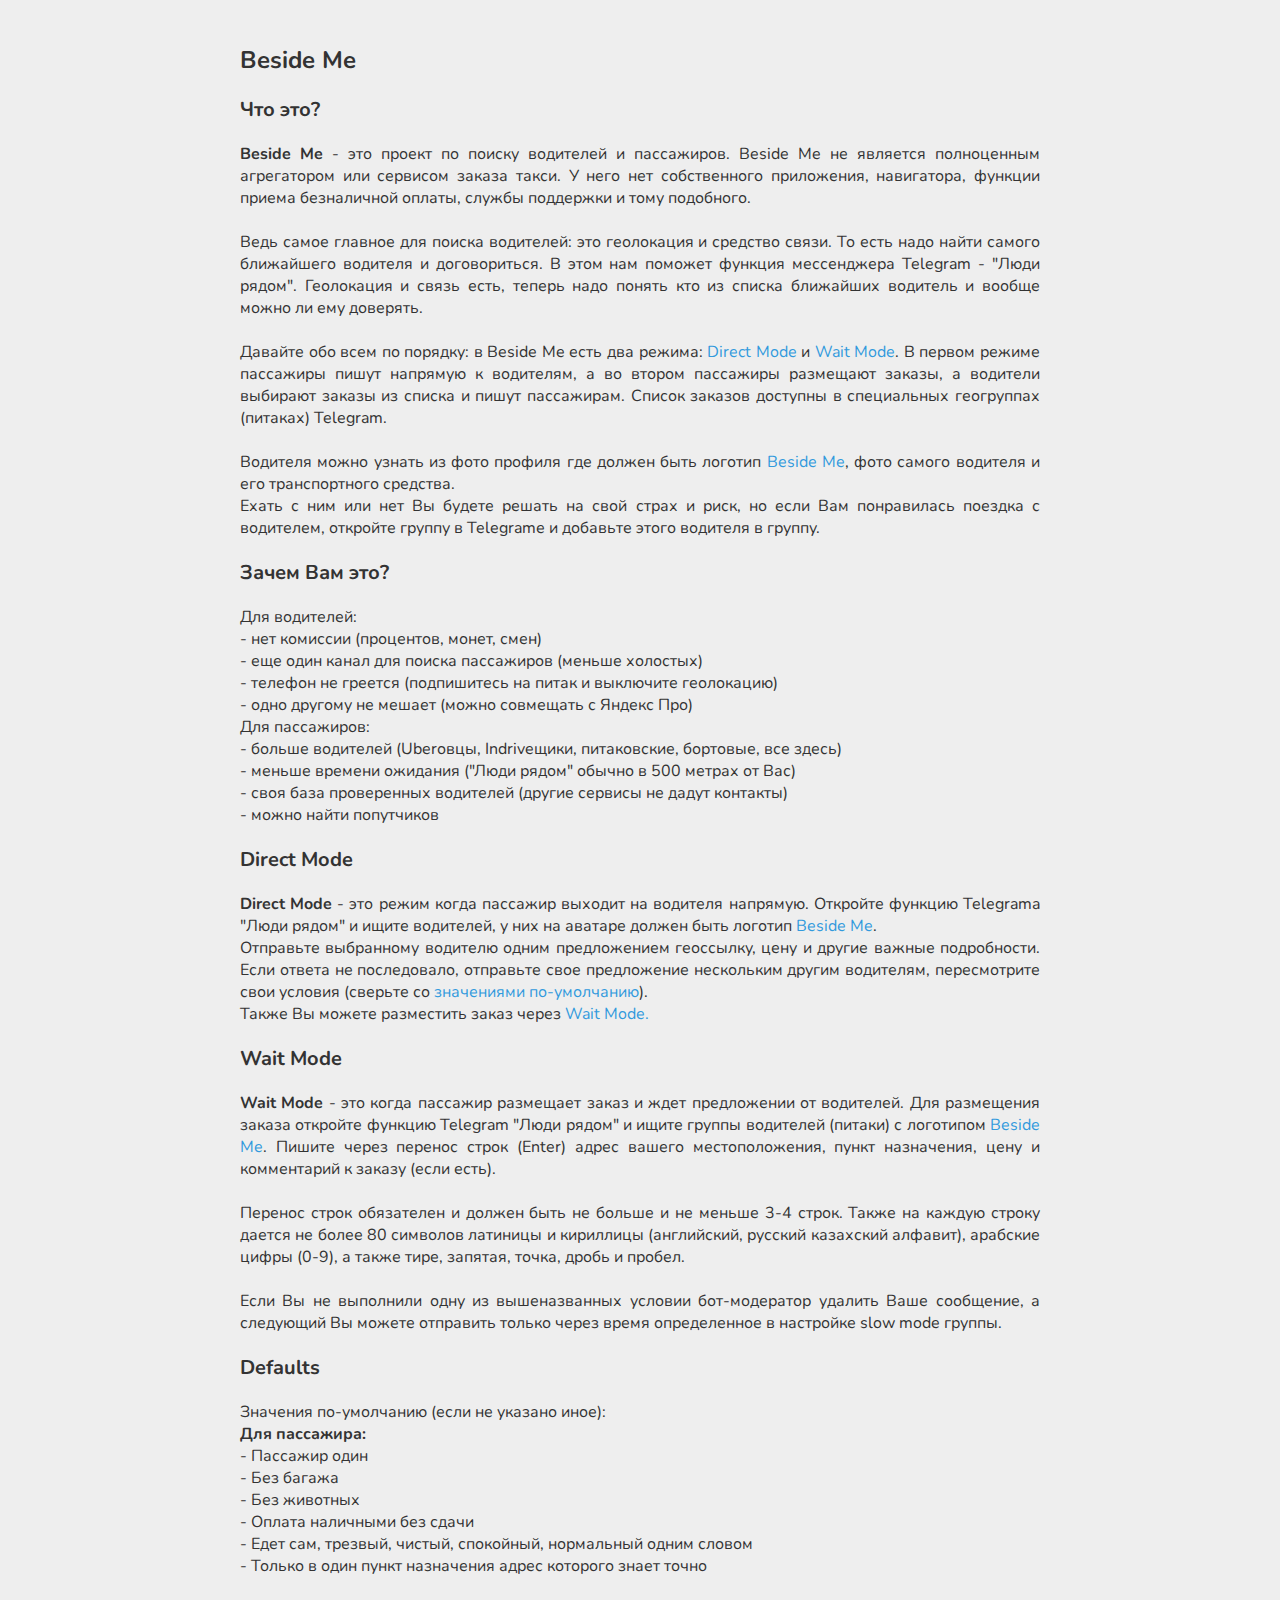
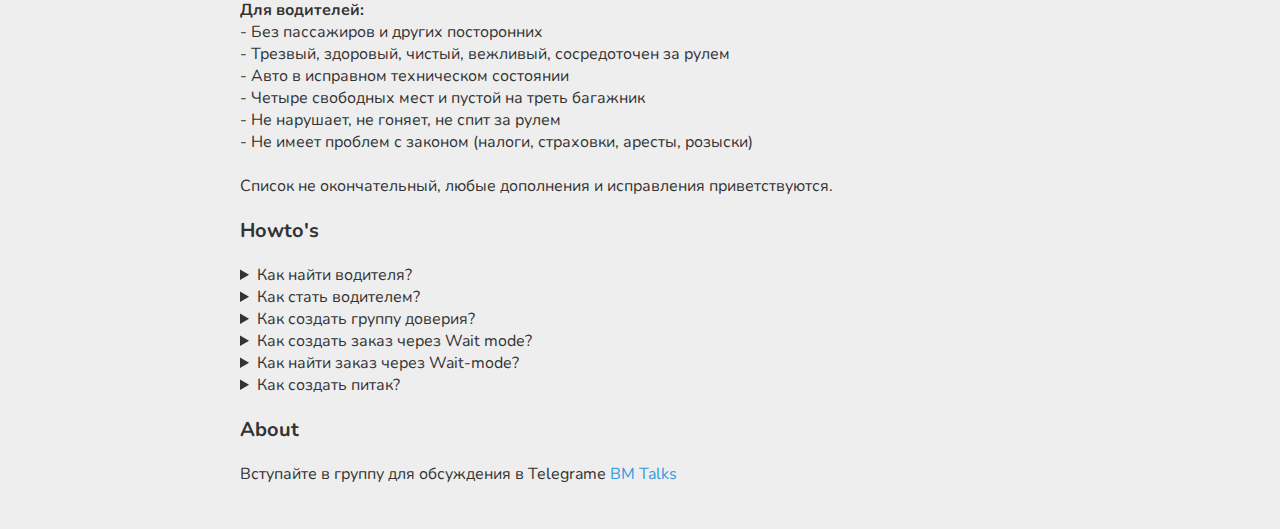
==== commit 15f96524: "cleaned" ====
--- a/index.html
+++ b/index.html
@@ -10,26 +10,6 @@
 <body>
 	<div id="main_div">
         <div id="contentDiv">
-            <ul class="horizontal">
-                <li>
-                    <a href="#">Home</a>
-                </li>
-                <li>
-                    <a href="#direct">Direct Mode</a>
-                </li>
-                <li>
-                    <a href="#wait">Wait Mode</a>
-                </li>
-                <li>
-                    <a href="#defaults">Defaults</a>
-                </li>
-                <li>
-                    <a href="#howtos">Howto's</a>
-                </li>
-                <li>
-                    <a href="#about">About</a>
-                </li>
-            </ul>
             <h1>Beside Me</h1>
 			<h3>Что это?</h3>
             <p align="justify">
--- a/css/style.css
+++ b/css/style.css
@@ -11,28 +11,15 @@
     text-decoration: none;
 }
 
-pre {
-    font-family: 'Source Code Pro', monospace;
-    padding: 8px;
-    color: #567;
-    background: #e0e4e8;
-    border-radius: 0;
-    overflow-x: auto;
-}
-
 a:hover {
     color: #64bbdd;
     text-decoration: underline;
 }
 
-table {
-    width: 100%;
-    max-width: 100%;
-}
-
-table td {
-    border-top: 1px solid #ddd;
-    padding: 8px;
+#main_div {
+  padding: 20px 0;
+  max-width: 800px;
+  margin: 0 auto;
 }
 
 .horizontal {
@@ -61,12 +48,6 @@
     font-size: 20px;
 }
 
-#main_div {
-  padding: 20px 0;
-  max-width: 800px;
-  margin: 0 auto;
-}
-
 pre::-webkit-scrollbar {
     visibility: visible;
     display: block;
@@ -91,79 +72,6 @@
     padding: 4px;
 }
 
-/* 'sh' stands for Syntax Highlight */
-span.sh1 {
-    color: #f70;
-}
-
-span.tooltip {
-    border-bottom: 1px dashed #444;
-}
-
-#searchBox {
-    width: 100%;
-    border: none;
-    height: 20px;
-    padding: 8px;
-    font-size: 16px;
-    border-radius: 2px;
-    border: 2px solid #ddd;
-}
-
-#searchBox:placeholder-shown {
-    font-style: italic;
-}
-
-button {
-    border-radius: 2px;
-    font-size: 16px;
-    padding: 8px;
-    color: #000;
-    background-color: #f7f7f7;
-    border: 2px solid #329add;
-    transition-duration: 300ms;
-}
-
-button:hover {
-    background-color: #329add;
-    color: #f7f7f7;
-}
-
-/* https://www.w3schools.com/css/css_navbar.asp */
-ul.together {
-    list-style-type: none;
-    margin: 0;
-    padding: 0;
-    overflow: hidden;
-}
-
-ul.together li {
-    float: left;
-}
-
-ul.together li a {
-    display: block;
-    border-radius: 8px;
-    background: #e0e4e8;
-    padding: 4px 8px;
-    margin: 8px;
-}
-
-/* https://stackoverflow.com/a/30810322 */
-.invisible {
-    left: 0;
-    top: -99px;
-    padding: 0;
-    width: 2em;
-    height: 2em;
-    border: none;
-    outline: none;
-    position: fixed;
-    box-shadow: none;
-    color: transparent;
-    background: transparent;
-}
-
 @media (max-width: 640px) {
     h1, summary.title {
         font-size: 18px;
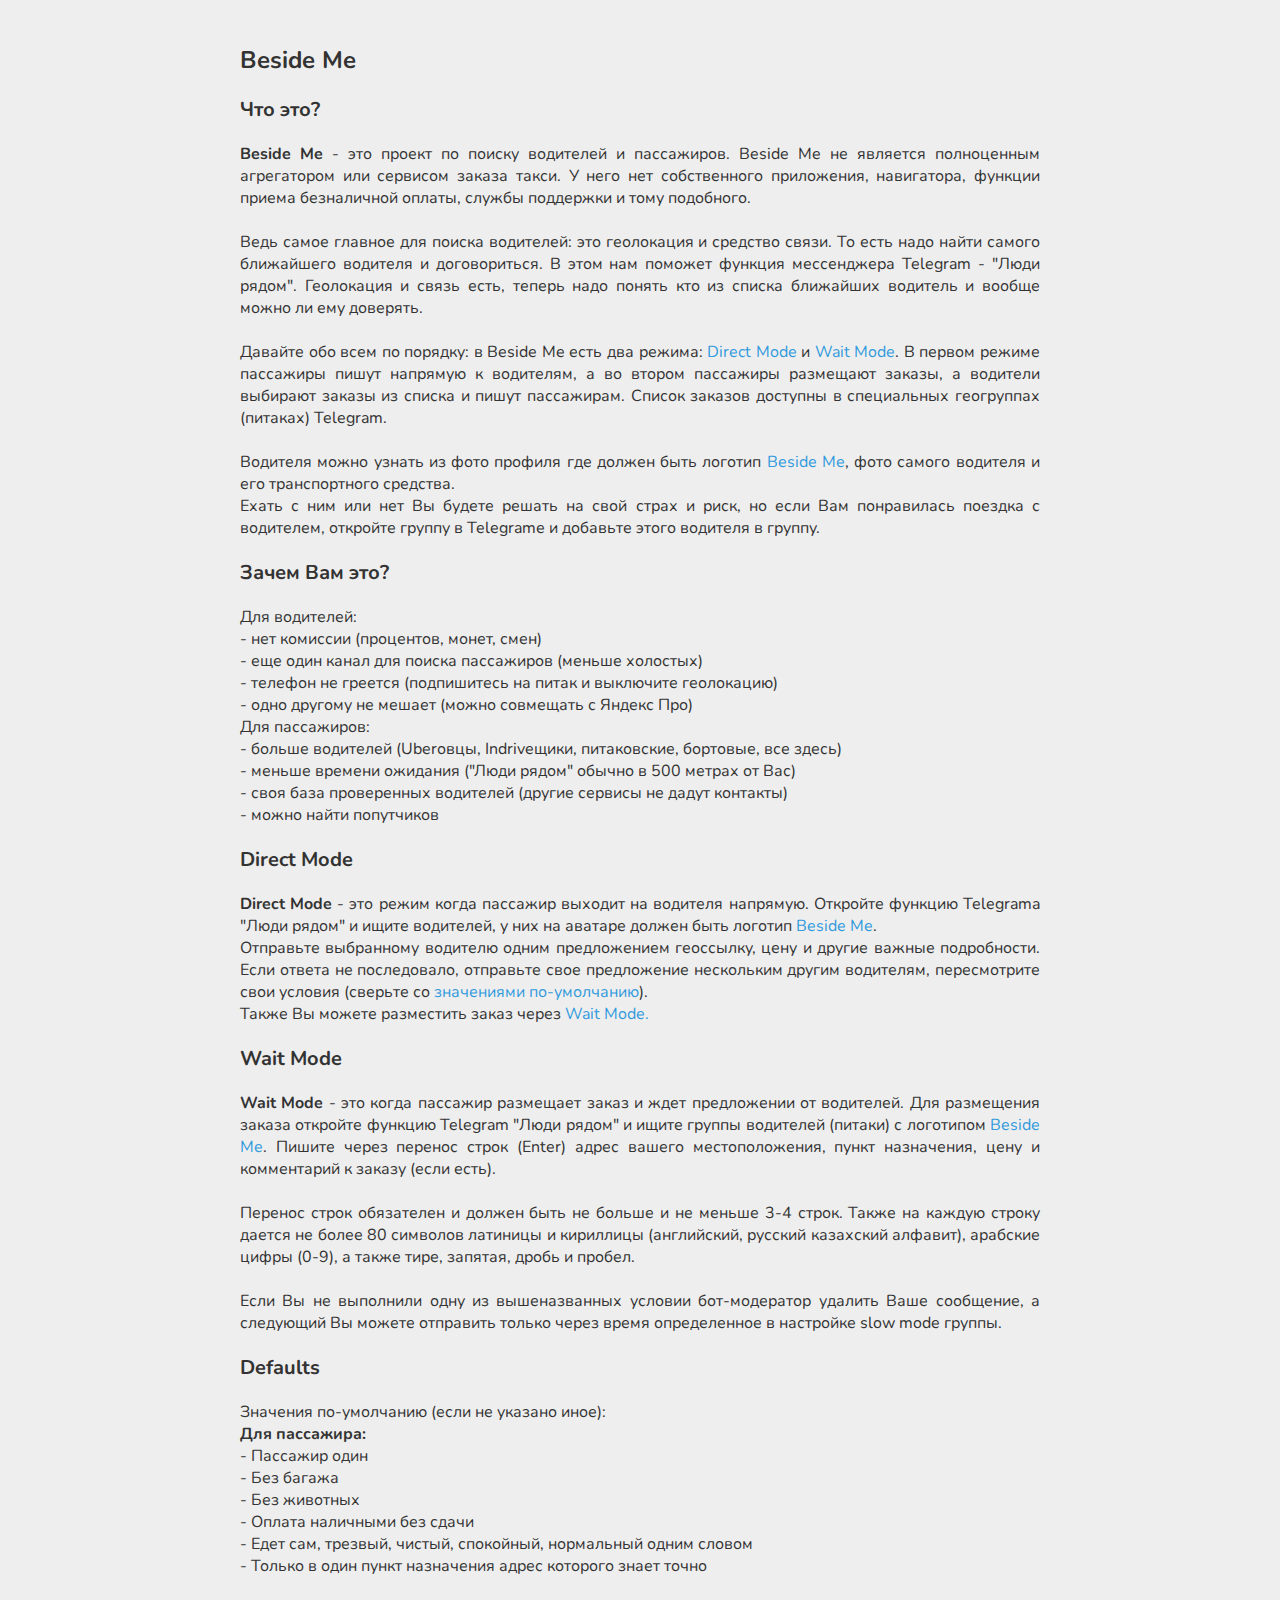
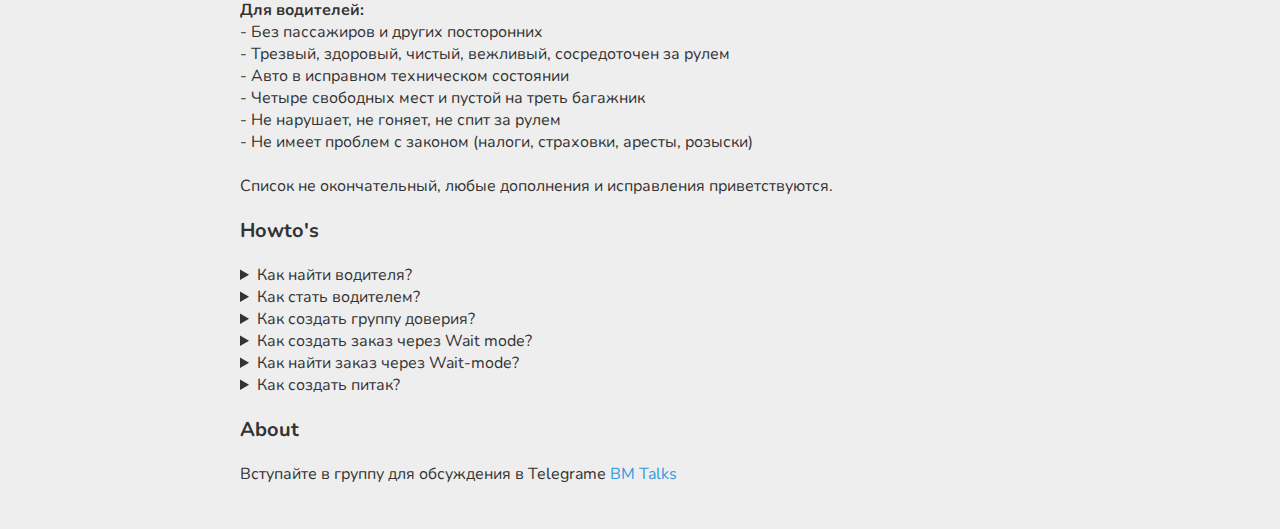
==== commit 80d8e4b9: ". запрещен" ====
--- a/index.html
+++ b/index.html
@@ -41,7 +41,7 @@
 			<h3>Wait Mode</h3>
             <p align="justify"><a name="wait"></a>
                 <b>Wait Mode</b> - это когда пассажир размещает заказ и ждет предложении от водителей. Для размещения заказа откройте функцию Telegram "Люди рядом" и ищите группы водителей (питаки) с логотипом <a href="https://t.me/taxisteambot">Beside Me</a>. Пишите через перенос строк (Enter) адрес вашего местоположения, пункт назначения, цену и комментарий к заказу (если есть).<br><br>
-				Перенос строк обязателен и должен быть не больше и не меньше 3-4 строк. Также на каждую строку дается не более 80 символов латиницы и кириллицы (английский, русский казахский алфавит), арабские цифры (0-9), а также тире, запятая, точка, дробь и пробел.<br><br>
+				Перенос строк обязателен и должен быть не больше и не меньше 3-4 строк. Также на каждую строку дается не более 80 символов латиницы и кириллицы (английский, русский казахский алфавит), арабские цифры (0-9), а также тире, запятая, дробь и пробел.<br><br>
 				Если Вы не выполнили одну из вышеназванных условии бот-модератор удалить Ваше сообщение, а следующий Вы можете отправить только через время определенное в настройке slow mode группы.</p>
 			
 			
@@ -101,7 +101,7 @@
 				<summary>Как создать заказ через Wait mode?</summary>				
 				<p align="justify">
 					Сперва включите функцию "Люди рядом" и ищите группы с логотипом <a href="https://t.me/taxisteambot">Beside Me</a>. Обычно такие группы жестко модерируются. Поэтому прочитайте внимательно инструкцию как писать в таких группах:<br><br>
-					1. Разрешены только символы латиницы и кириллицы (английский, русский, казахский), арабские цифры (0-9), а также тире, запятая, точка, дробь и пробел<br>
+					1. Разрешены только символы латиницы и кириллицы (английский, русский, казахский), арабские цифры (0-9), а также тире, запятая, дробь и пробел<br>
 					2. Обязательное использование переноса строк: первая строка: адрес местонахождения пассажира, вторая: пункт назначения, третья: цена и последняя четвертая для комментариев<br>
 					3. Каждая строка не длиннее 80 символов<br>
 					3. Нельзя изменять уже отправленное сообщение<br>
